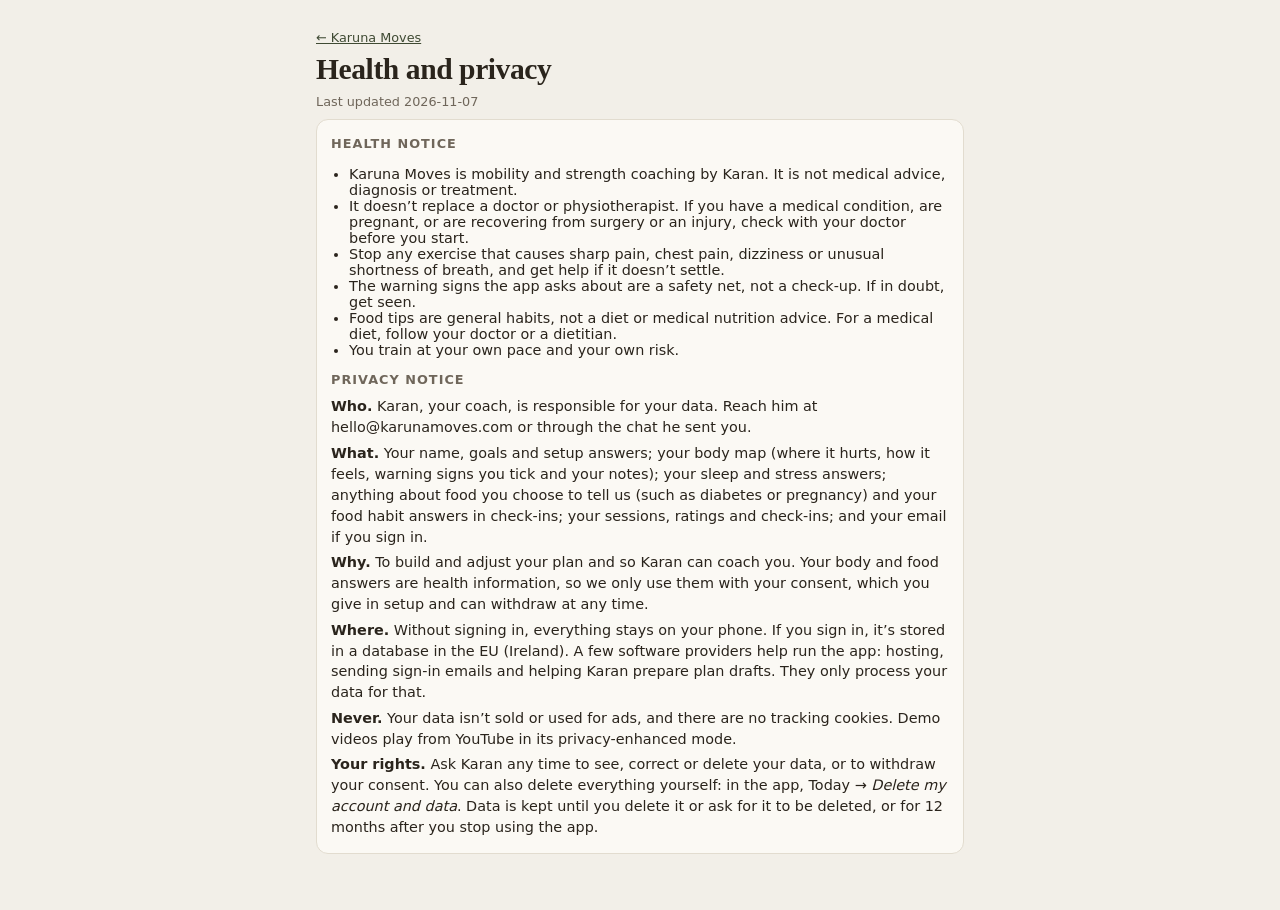
==== privacy/index.html @ 306f8257 "Update site karansingh2427/move-with-karan-app@75a3ce0c320c75735108e500015c1dab49e93b52" ====
<!doctype html>
<html lang="en">
  <head>
    <meta charset="UTF-8" />
    <link rel="icon" type="image/svg+xml" href="/icon.svg" />
    <meta name="viewport" content="width=device-width, initial-scale=1.0" />
    <meta name="theme-color" content="#f2efe8" />
    <meta name="description" content="Health and privacy notice for the Karuna Moves app." />
    <title>Privacy · Karuna Moves</title>
    <script type="module" crossorigin src="/assets/privacy-DacPLtWr.js"></script>
    <link rel="modulepreload" crossorigin href="/assets/contact-7hCALrkI.js">
    <link rel="modulepreload" crossorigin href="/assets/Notice-BBGnqYqZ.js">
    <link rel="stylesheet" crossorigin href="/assets/contact-BMc7yNwZ.css">
  <link rel="manifest" href="/manifest.webmanifest"><script id="vite-plugin-pwa:register-sw" src="/registerSW.js"></script></head>
  <body>
    <div id="root"></div>
  </body>
</html>
---- assets/contact-BMc7yNwZ.css ----
:root{--bg: #f2efe8;--surface: #fbf9f4;--text: #2a241c;--muted: #6f665a;--line: #e2dccf;--accent: #3f4a33;--accent-soft: #e6e9dc;--gold: #b8862b;--mobility: #5c6b4a;--run: #a8603a;--gym: #3f5a73;--shoulder: #3f5a73;--knee: #a8603a;--ok: #5c7a3a;--mid: #c9962b;--bad: #b23a2e;font-family:Inter,system-ui,-apple-system,Segoe UI,sans-serif;color:var(--text);background:var(--bg);-webkit-font-smoothing:antialiased}@media(prefers-color-scheme:dark){:root{--bg: #1a1813;--surface: #24211b;--text: #efe9dc;--muted: #a69d8d;--line: #36322a;--accent: #b5c49a;--accent-soft: #2c3324;--gold: #e0b04f;--mobility: #a3b585;--run: #e09a6c;--gym: #9db3cc;--shoulder: #9db3cc;--knee: #e09a6c;--ok: #95b46f;--mid: #e0b04f;--bad: #e07a6e}}*{box-sizing:border-box}body{margin:0;background:var(--bg)}button{font:inherit;color:inherit;background:none;border:0;cursor:pointer;padding:0;text-align:left}input,textarea{font:inherit;color:inherit}a{color:var(--accent)}h1{font-size:1.6rem;margin:.2rem 0 .4rem;letter-spacing:-.02em}h2{font-size:.8rem;text-transform:uppercase;letter-spacing:.08em;color:var(--muted);margin:1.6rem 0 .6rem}h3{margin:0 0 .5rem;font-size:1rem}p{margin:.3rem 0;line-height:1.45}.muted{color:var(--muted)}.small{font-size:.8rem}.app{max-width:560px;margin:0 auto;min-height:100vh;padding-bottom:calc(80px + env(safe-area-inset-bottom))}.brand{padding:calc(14px + env(safe-area-inset-top)) 16px 0;font-weight:700;font-size:.85rem;color:var(--accent);letter-spacing:.02em}main{padding:0 16px}.screen,.session{padding-bottom:24px}.tabs{position:fixed;bottom:0;left:0;right:0;display:flex;justify-content:center;background:var(--surface);border-top:1px solid var(--line);padding-bottom:env(safe-area-inset-bottom);z-index:10}.tabs button{flex:1;max-width:112px;display:flex;flex-direction:column;align-items:center;gap:2px;padding:10px 0;font-size:.7rem;color:var(--muted)}.tabs button.on{color:var(--accent);font-weight:600}.tab-icon{font-size:1.15rem;line-height:1}.hello{margin:12px 0 16px}.phase{display:inline-block;background:var(--accent-soft);color:var(--accent);font-size:.78rem;font-weight:600;padding:4px 10px;border-radius:99px}.coach-note{background:var(--surface);border:1px solid var(--line);border-left:4px solid var(--gold);border-radius:12px;padding:12px 14px}.coach-label{font-size:.72rem;font-weight:700;text-transform:uppercase;letter-spacing:.06em;color:var(--accent)}.week-meter{margin-top:14px;display:grid;grid-template-columns:1fr auto;gap:6px;align-items:center}.week-meter .progress-bar{grid-column:1 / -1}.more{display:block;margin:10px 0;font-size:.9rem}.rules{margin-top:24px;background:var(--surface);border:1px solid var(--line);border-radius:12px;padding:14px}.progress-bar{height:6px;border-radius:99px;background:var(--line);overflow:hidden}.progress-bar span{display:block;height:100%;background:var(--gold);border-radius:99px;transition:width .3s}.card{display:flex;flex-direction:column;gap:4px;width:100%;background:var(--surface);border:1px solid var(--line);border-radius:14px;padding:14px;margin-bottom:10px;transition:transform .1s}.card:active{transform:scale(.99)}.card-title{font-weight:650;font-size:1.02rem}.card .muted{font-size:.85rem}.card-status{font-size:.85rem;font-weight:600;color:var(--accent);margin-top:4px}.session-card.done{opacity:.75}.session-card.done .card-status{color:var(--ok)}.kind-badge{align-self:flex-start;font-size:.68rem;font-weight:700;text-transform:uppercase;letter-spacing:.08em;padding:2px 8px;border-radius:99px;color:#fff}.kind-badge.mobility{background:var(--mobility)}.kind-badge.run{background:var(--run)}.kind-badge.gym{background:var(--gym)}@media(prefers-color-scheme:dark){.kind-badge{color:#111}}.week-head{display:flex;align-items:center;justify-content:space-between;gap:8px;margin:10px 0 16px;text-align:center}.ghost{width:40px;height:40px;border-radius:99px;border:1px solid var(--line);text-align:center;background:var(--surface)}.day{display:grid;grid-template-columns:44px 1fr;gap:10px;margin-bottom:4px}.day-label{display:flex;flex-direction:column;padding-top:14px;font-size:.85rem}.day.is-today .day-label strong{color:var(--accent)}.back{margin:10px 0;color:var(--accent);font-weight:600}.session-head{margin-bottom:8px}.session-head .muted{font-size:.88rem;margin-bottom:10px}.tip{background:var(--accent-soft);border-radius:10px;padding:10px 12px;font-size:.9rem}.install-hint{margin-bottom:12px}.install-hint p{margin:4px 0 8px}.row{background:var(--surface);border:1px solid var(--line);border-radius:12px;margin-bottom:8px;padding:10px 12px}.row-main{display:flex;align-items:center;gap:10px}.row.done .ex-name{text-decoration:line-through;color:var(--muted)}.check{flex:none;width:28px;height:28px;border-radius:8px;border:2px solid var(--line);display:grid;place-items:center;font-weight:800;color:#fff;text-align:center}.row.done .check{background:var(--accent);border-color:var(--accent)}.row-text{flex:1;display:flex;flex-direction:column;min-width:0}.row-text.lib{flex-direction:row;justify-content:space-between;width:100%;padding:4px 0}.ex-name{font-weight:600}.ex-dose{font-size:.85rem;color:var(--muted)}.ex-note{font-size:.8rem;color:var(--run)}.chev{flex:none;width:28px;height:28px;text-align:center;font-size:1.2rem;color:var(--muted)}.chip{border:1px solid var(--line);border-radius:99px;padding:5px 11px;font-size:.82rem;background:var(--surface);white-space:nowrap}.chip.on{background:var(--accent);border-color:var(--accent);color:#fff}.chip.timer{font-weight:600;color:var(--accent);border-color:var(--accent)}.chip.timer.running{background:var(--accent);color:#fff;font-variant-numeric:tabular-nums}.chip.timer.finished{background:var(--ok);border-color:var(--ok)}.load{width:100%;margin-top:8px;padding:8px 10px;border:1px solid var(--line);border-radius:8px;background:var(--bg);font-size:.88rem}.detail{border-top:1px solid var(--line);margin-top:10px;padding-top:10px;font-size:.9rem}.why{font-style:italic}.cues{padding-left:18px;margin:8px 0}.cues li{margin:3px 0}.scale{font-size:.86rem}.tag{display:inline-block;font-size:.7rem;font-weight:700;padding:1px 7px;border-radius:6px;color:#fff;margin-right:4px}.tag.easy{background:var(--ok)}.tag.mid{background:var(--mid)}.tag.hard{background:var(--bad)}.detail-foot{display:flex;justify-content:space-between;align-items:center;gap:8px;margin-top:8px;flex-wrap:wrap}.regions{display:flex;gap:4px;flex-wrap:wrap}.region{font-size:.72rem;background:var(--bg);border:1px solid var(--line);padding:1px 7px;border-radius:99px;color:var(--muted)}.finish textarea,.screen textarea{width:100%;min-height:80px;padding:10px;border:1px solid var(--line);border-radius:10px;background:var(--surface);margin:6px 0;resize:vertical}.scale-input{margin-bottom:14px}.scale-label{display:flex;justify-content:space-between;font-size:.9rem;margin-bottom:6px}.scale-buttons{display:flex;gap:4px}.dot{flex:1;min-width:0;height:34px;border-radius:8px;border:1px solid var(--line);background:var(--surface);text-align:center;font-size:.82rem;font-variant-numeric:tabular-nums}.dot.on{background:var(--ok);border-color:var(--ok);color:#fff}.dot.mid.on{background:var(--mid);border-color:var(--mid)}.dot.high.on{background:var(--bad);border-color:var(--bad)}.hint{font-size:.82rem;color:var(--muted)}.primary{display:block;width:100%;text-align:center;background:var(--accent);color:#fff;font-weight:700;padding:14px;border-radius:12px;margin-top:10px}@media(prefers-color-scheme:dark){.primary,.chip.on,.chip.timer.running,.dot.on,.row.done .check{color:#111}}.completed{text-align:center;padding:14px;font-weight:700;color:var(--ok)}.link{color:var(--accent);text-decoration:underline}.stats{display:grid;grid-template-columns:repeat(4,1fr);gap:8px}.stat{background:var(--surface);border:1px solid var(--line);border-radius:12px;padding:10px;text-align:center;display:flex;flex-direction:column}.stat strong{font-size:1.5rem}.stat span{font-size:.75rem;color:var(--muted)}.bars{display:grid;grid-template-columns:repeat(8,1fr);gap:6px}.bar-col{display:flex;flex-direction:column;align-items:center;gap:2px}.bar-track{width:100%;height:90px;background:var(--line);border-radius:6px;display:flex;align-items:flex-end;overflow:hidden}.bar{width:100%;background:var(--accent)}.bar-n{font-size:.8rem;font-weight:700}.bar-label{font-size:.62rem;color:var(--muted);white-space:nowrap}.spark{width:100%;height:80px;background:var(--surface);border:1px solid var(--line);border-radius:10px}.spark-guide{stroke:var(--muted);stroke-dasharray:4 4;stroke-width:1;vector-effect:non-scaling-stroke}.history{display:flex;flex-direction:column;padding:10px 0;border-bottom:1px solid var(--line);font-size:.9rem}.history-note{font-style:italic;margin-top:2px}.rate{display:block;margin:12px 0}.rate>span{display:block;font-size:.9rem;margin-bottom:6px}.status{color:var(--ok);font-weight:600;text-align:center}.preview{white-space:pre-wrap;background:var(--surface);border:1px solid var(--line);border-radius:10px;padding:12px;font-size:.8rem;overflow-x:auto}.region-filter{display:flex;gap:6px;flex-wrap:wrap;margin:12px 0 16px}.previous{display:block;font-size:.78rem;color:var(--muted);margin-top:4px}.guided{position:fixed;top:0;right:0;bottom:0;left:0;z-index:20;background:var(--bg);display:flex;flex-direction:column;padding:calc(14px + env(safe-area-inset-top)) 16px calc(16px + env(safe-area-inset-bottom));max-width:560px;margin:0 auto}.guided-top{display:flex;justify-content:space-between;margin-bottom:10px}.guided-body{flex:1;overflow-y:auto;padding-top:24px}.guided-block{text-transform:uppercase;letter-spacing:.08em;font-size:.75rem;color:var(--accent);font-weight:700}.guided-name{font-size:2rem;line-height:1.15}.guided-dose{font-size:1.3rem;font-weight:600;color:var(--muted)}.guided-timer{margin:18px 0}.guided-timer .chip{font-size:1.4rem;padding:12px 22px}.guided-actions{display:grid;grid-template-columns:64px 1fr 64px;gap:8px;align-items:center}.guided-actions .primary{margin:0}.ghost.wide{width:auto;height:48px;border-radius:12px;font-size:.85rem}.ghost:disabled{opacity:.35}.card.rest{border-style:dashed;color:var(--muted)}.card.rest .card-title{color:var(--text)}.style-tag{font-size:.7rem;font-weight:500;color:var(--muted);margin-left:4px}.goals{margin-top:10px;background:var(--surface);border:1px solid var(--line);border-radius:12px;padding:12px 14px}.goals ul{margin:6px 0 0;padding-left:18px}.goals li{margin:2px 0}.kind-badge.yoga{background:#8a5a7a}.kind-badge.home{background:#6f665a}@media(prefers-color-scheme:dark){.kind-badge.yoga{background:#c9a0bf}.kind-badge.home{background:#b8ae9d}}.session-card{padding:0}.card-main{display:flex;flex-direction:column;gap:4px;width:100%;padding:14px}.alt-link{width:100%;border-top:1px dashed var(--line);padding:10px 14px;font-size:.85rem;color:var(--muted)}.alt-link:hover{color:var(--accent)}.length-picker{margin-top:10px;background:var(--surface);border:1px solid var(--line);border-radius:12px;padding:12px 14px}.length-options{display:flex;gap:6px;flex-wrap:wrap;margin-top:8px}.scaled-note{font-size:.82rem;color:var(--muted);margin-bottom:8px}.adapt{font-size:.8rem;margin:6px 0 0;padding:6px 8px;border-radius:8px;background:var(--bg)}.adapt.swap{color:var(--gym)}.adapt.progress{color:var(--ok)}.adapt.regress{color:var(--run)}.adapt.weak{color:var(--mobility)}.rate-row{display:flex;align-items:center;gap:6px;margin-top:8px;flex-wrap:wrap;font-size:.8rem;color:var(--muted)}.rate-row .chip{padding:3px 10px;font-size:.78rem}.rate-row .chip.rate-hard.on{background:var(--mid);border-color:var(--mid)}.rate-row .chip.rate-pain.on{background:var(--bad);border-color:var(--bad)}.kit-options{display:flex;gap:6px;flex-wrap:wrap;margin-top:8px}.demo{margin-bottom:10px;border-radius:10px;overflow:hidden;background:#000;aspect-ratio:9 / 16;max-height:320px;display:flex;justify-content:center}.demo.large{max-height:42vh;margin:0 0 14px}.demo.wide{aspect-ratio:16 / 9;max-height:none}.demo video,.demo iframe{width:100%;height:100%;object-fit:contain;border:0}.has-video{font-size:.8em}.demo{position:relative}.demo-ai{position:absolute;left:8px;top:8px;font-size:.7rem;font-weight:600;color:#fff;background:#0000008c;padding:2px 8px;border-radius:99px;pointer-events:none}.onboarding{padding-top:8px;padding-bottom:110px}.steps{display:flex;gap:6px;margin:8px 0 18px}.steps span{flex:1;height:4px;border-radius:99px;background:var(--line)}.steps span.done,.steps span.on{background:var(--accent)}.field{display:block;margin:18px 0 10px}.field span{display:block;font-weight:600;margin-bottom:6px}.field input{width:100%;padding:12px;border:1px solid var(--line);border-radius:10px;background:var(--surface);font-size:1rem}.choice-grid{display:grid;grid-template-columns:1fr 1fr;gap:8px;margin:12px 0}.choice{border:1.5px solid var(--line);border-radius:12px;padding:12px;background:var(--surface);font-weight:600;font-size:.92rem;display:flex;align-items:center;gap:8px}.choice b{display:inline-grid;place-items:center;width:20px;height:20px;border-radius:99px;background:var(--accent);color:#fff;font-size:.72rem;flex:none}.choice.on{border-color:var(--accent);background:var(--accent-soft);color:var(--accent)}.choice.wide{width:100%;flex-direction:column;align-items:flex-start;gap:2px;margin-bottom:8px}.choice.wide small{font-weight:400;color:var(--muted)}.preview-day{display:grid;grid-template-columns:44px 1fr;gap:10px;padding:10px 0;border-bottom:1px solid var(--line);align-items:center;font-size:.92rem}.onboarding-actions{position:fixed;left:0;right:0;bottom:0;display:flex;gap:8px;padding:12px 16px calc(12px + env(safe-area-inset-bottom));background:var(--bg);border-top:1px solid var(--line);max-width:560px;margin:0 auto}.onboarding-actions .primary{margin:0;flex:1}.onboarding-actions .ghost.wide{padding:0 18px}.primary:disabled{opacity:.4}.account{margin-bottom:10px}.account-row{display:flex;gap:6px;margin:8px 0}.account-row input{flex:1;min-width:0;padding:8px 10px;border:1px solid var(--line);border-radius:8px;background:var(--bg);font-size:.95rem}.error{color:var(--bad)}a.chip{text-decoration:none;color:inherit}.coach-card{padding:14px;gap:8px}.coach-card-head{display:flex;justify-content:space-between;gap:8px;flex-wrap:wrap;align-items:baseline}.coach-stats{display:flex;gap:14px;flex-wrap:wrap;font-size:.88rem}.coach-draft{border:1.5px solid var(--accent);border-radius:10px;padding:10px 12px;background:var(--accent-soft)}.coach-week{font-size:.85rem;display:grid;gap:2px;margin:6px 0}.coach-card details{font-size:.9rem}.coach-card summary{cursor:pointer;color:var(--accent)}.guided-rate{display:flex;align-items:center;gap:6px;flex-wrap:wrap;margin:0 0 10px;font-size:.85rem;color:var(--muted)}.guided-rate .chip{padding:8px 14px;font-size:.9rem}.guided-rate .chip.rate-hard.on{background:var(--mid);border-color:var(--mid)}.guided-rate .chip.rate-pain.on{background:var(--bad);border-color:var(--bad)}.guided-rate{display:grid;grid-template-columns:repeat(4,1fr);gap:6px}.guided-rate>span{grid-column:1 / -1}.guided-rate .chip{text-align:center;padding:10px 0}.body-figures{display:grid;grid-template-columns:1fr 1fr;gap:8px;max-width:420px;margin:0 auto}.body-figure{margin:0;text-align:center}.body-figure svg{width:100%;height:auto;max-height:52vh;touch-action:manipulation}.body-figure figcaption{font-size:.75rem;font-weight:600;color:var(--muted);text-transform:uppercase;letter-spacing:.06em}.body-shape>*{fill:var(--line)}.body-spine{stroke:var(--surface);stroke-width:1.5}.body-hit{fill:var(--accent);fill-opacity:.1;stroke:var(--accent);stroke-opacity:.35;stroke-width:1;cursor:pointer;-webkit-tap-highlight-color:transparent}.body-hit.on{fill:var(--bad);stroke:var(--bad);stroke-opacity:1}.body-hit:focus{outline:none}.body-hit:focus-visible{stroke-width:2.5;stroke-opacity:1}.mark-chips{margin-top:10px}.mark-editor{background:var(--surface);border:1px solid var(--line);border-radius:12px;padding:12px 14px;margin-top:10px;display:grid;gap:8px}.mark-editor-head{display:flex;justify-content:space-between;align-items:baseline}.mark-editor .coach-label{margin-top:4px}.body-summary{display:grid;gap:10px;margin:12px 0}.body-item{background:var(--surface);border:1px solid var(--line);border-radius:12px;padding:12px 14px;font-size:.9rem}.body-item h3{margin:0 0 6px;font-size:1rem}.body-item ul{margin:4px 0 8px;padding-left:18px}.body-item.flag{border-left:4px solid var(--bad)}.flag-list .choice{text-align:left}textarea.describe{width:100%;min-height:84px;font:inherit;padding:10px 12px;border-radius:10px;border:1px solid var(--line);background:var(--surface);color:var(--text);resize:vertical;box-sizing:border-box}.center{text-align:center}.anatomy{margin-top:8px;border-top:1px solid var(--line);padding-top:8px}.anatomy summary{font-size:.85rem;font-weight:600;color:var(--accent);cursor:pointer}.anatomy-part ul{margin:2px 0 6px;padding-left:18px}.side-check{margin-top:12px;border:1px solid var(--line);border-radius:12px;padding:10px 12px;background:var(--surface)}.side-check summary{font-weight:600;cursor:pointer}.side-test{margin-top:12px}.side-test p{margin:2px 0 6px}.side-inputs{display:grid;grid-template-columns:1fr 1fr;gap:8px}.side-inputs label{display:flex;align-items:center;gap:8px;font-size:.9rem;color:var(--muted)}.side-inputs input{width:100%;min-width:0;padding:8px 10px;border:1px solid var(--line);border-radius:8px;background:var(--bg)}.pattern{margin-top:12px}.pattern h3{margin:0 0 4px;font-size:1rem}.tip.warn{border-left:3px solid var(--gold)}.consent{display:flex;gap:10px;align-items:flex-start;margin:16px 0 4px;font-size:.9rem}.consent input{margin-top:3px;width:18px;height:18px;flex:none;accent-color:var(--accent)}.notice{background:var(--surface);border:1px solid var(--line);border-radius:12px;padding:4px 14px 10px;margin:8px 0;font-size:.9rem}.notice h2{margin-top:12px}.notice ul{padding-left:18px}.link.danger,.chip.danger{color:var(--bad)}.chip.danger{border-color:var(--bad)}.delete-data{margin-top:8px}.privacy-page{max-width:680px;margin:0 auto;padding:24px 16px 48px}.level-input{width:120px;padding:8px 10px;border:1px solid var(--line);border-radius:8px;background:var(--bg)}:root{--serif: "Fraunces", Georgia, serif;--radius: 18px;--on-accent: #f7f3ea}.serif,h1{font-family:var(--serif);font-weight:600;letter-spacing:-.015em}h1{font-size:1.85rem;line-height:1.15}h2.section{font-family:var(--serif);text-transform:none;letter-spacing:-.01em;font-size:1.15rem;color:var(--text);font-weight:600;margin:1.8rem 0 .4rem}.brand{font-family:var(--serif);font-weight:600;font-size:.95rem;letter-spacing:0}.hello{display:flex;align-items:center;justify-content:space-between;gap:12px;margin-bottom:6px}.hello h1{margin:2px 0 0}.ring{--p: 0%;flex:none;width:54px;height:54px;border-radius:50%;background:conic-gradient(var(--gold) var(--p),var(--line) 0);display:grid;place-items:center}.ring span{width:42px;height:42px;border-radius:50%;background:var(--bg);display:grid;place-items:center;font-size:.8rem;font-weight:700}.hero-card{background:var(--accent);color:var(--on-accent);border-radius:22px;padding:18px;margin:14px 0 10px}.hero-card .eyebrow{font-size:.7rem;letter-spacing:.1em;text-transform:uppercase;opacity:.75}.hero-card h3{font-size:1.45rem;margin:4px 0 2px;line-height:1.2}.hero-meta{margin:0;opacity:.8;font-size:.9rem}.hero-btn{display:block;width:100%;text-align:center;background:var(--gold);color:#2a241c;font-weight:700;padding:13px;border-radius:14px;margin-top:14px;font-size:1rem}.hero-btn.quiet{background:#ffffff24;color:var(--on-accent)}.hero-alt{display:block;margin-top:10px;font-size:.85rem;opacity:.85;color:var(--on-accent)}.hero-card.done{opacity:.9}.rest-card{display:flex;flex-direction:column;gap:4px;background:var(--surface);border-radius:var(--radius);padding:16px;margin:14px 0 10px}.rest-card .serif{font-size:1.2rem}.coach-msg,.nudge{display:flex;gap:12px;align-items:flex-start;width:100%;text-align:left;background:var(--surface);border-radius:var(--radius);padding:14px;margin:10px 0;font-size:.92rem;line-height:1.45}.coach-msg>span:last-child{display:flex;flex-direction:column;gap:4px}.coach-msg .msg-text{display:-webkit-box;-webkit-line-clamp:3;-webkit-box-orient:vertical;overflow:hidden}.coach-msg.open .msg-text{-webkit-line-clamp:unset;display:block}.nudge{border:1px solid var(--gold)}.nudge p{margin:0 0 4px}.avatar{flex:none;width:34px;height:34px;border-radius:50%;background:var(--gold);color:#2a241c;display:grid;place-items:center;font-family:var(--serif);font-weight:600}.session-row{display:flex;align-items:center;gap:12px;width:100%;text-align:left;background:var(--surface);border-radius:16px;padding:13px 14px;margin-bottom:8px;transition:transform .15s}.session-row:active{transform:scale(.99)}.session-row.paused{opacity:.6}.session-row .row-main{flex:1;min-width:0;display:flex;flex-direction:column;align-items:flex-start;gap:6px;text-align:left}.row-title{font-weight:600;font-size:.98rem}.row-tags{display:flex;gap:6px;flex-wrap:wrap}.tag-pill{font-size:.72rem;padding:2px 9px;border-radius:99px;background:var(--bg);color:var(--muted)}.tag-pill.mobility{background:var(--accent-soft);color:var(--accent)}.tag-pill.strength{background:#f3e5c4;color:#7a5a12}.tag-pill.cardio{background:#f4ddd3;color:#8a4a2c}.tag-pill.flow{background:#e9dde6;color:#6d4a66}.check-dot{flex:none;width:24px;height:24px;border-radius:50%;border:2px solid var(--line);display:grid;place-items:center;font-size:.75rem;font-weight:800;color:var(--on-accent)}.check-dot.done{background:var(--accent);border-color:var(--accent)}.check-dot.started{border-color:var(--gold)}.week-head{display:flex;align-items:center;justify-content:space-between;gap:8px;margin-bottom:10px;text-align:center}.week-head h1{margin:0;font-size:1.6rem}.round{width:40px;height:40px;border-radius:50%;background:var(--surface);display:grid;place-items:center;font-size:1rem;flex:none}.week-list{display:flex;flex-direction:column;gap:4px}.week-day{display:grid;grid-template-columns:40px 1fr;gap:10px;align-items:center}.week-day .day-label{display:flex;flex-direction:column;align-items:center;line-height:1.1;color:var(--muted);font-size:.72rem}.week-day .day-label strong{font-size:1.1rem;color:var(--text);font-family:var(--serif)}.week-day.is-today .day-label strong,.week-day.is-today .day-label{color:var(--accent)}.week-day .session-row{margin-bottom:4px}.rest-label{display:block;padding:12px 14px;color:var(--muted);font-size:.9rem}.settings{margin-top:22px;border-top:1px solid var(--line);padding-top:10px}.settings>summary{cursor:pointer;font-weight:600;padding:8px 0;color:var(--muted)}.tiles{display:grid;grid-template-columns:repeat(auto-fit,minmax(130px,1fr));gap:10px;margin:14px 0}.tile{background:var(--surface);border-radius:16px;padding:12px 14px;display:flex;flex-direction:column;gap:2px}.tile strong{font-size:1.7rem}.tile small{font-size:.85rem;color:var(--muted);margin-left:1px}.face-rate{background:var(--surface);border-radius:16px;padding:12px 14px;margin-bottom:10px}.face-rate>span{font-weight:600;font-size:.9rem}.faces{display:flex;justify-content:space-between;margin-top:8px}.faces button{font-size:1.6rem;opacity:.35;transition:opacity .15s,transform .15s;padding:4px}.faces button.on{opacity:1;transform:scale(1.15)}.screen>textarea{width:100%;min-height:70px;font:inherit;padding:12px 14px;border-radius:16px;border:none;background:var(--surface);color:var(--text);margin-bottom:10px;resize:vertical}.primary{border-radius:14px}@media(prefers-color-scheme:dark){:root{--on-accent: #1a1813}.tag-pill.strength{background:#3a3220;color:#e0c27a}.tag-pill.cardio{background:#3d2a22;color:#e8a582}.tag-pill.flow{background:#342a33;color:#d4b0cc}.hero-card,.hero-meta,.hero-alt,.hero-card .eyebrow{color:#1a1813}.hero-btn.quiet{background:#0000001f;color:#1a1813}}.signin-choice{display:flex;align-items:center;justify-content:space-between;gap:10px;background:var(--surface);border-radius:16px;padding:12px 14px;margin:14px 0 6px;font-size:.92rem}.more-info{margin-top:8px}.more-info>summary{cursor:pointer;font-weight:600;font-size:.88rem;color:var(--accent);padding:4px 0;list-style:none}.more-info>summary:before{content:"+ "}.more-info[open]>summary:before{content:"– "}.body-item{background:var(--surface);border:none;border-radius:var(--radius)}.session-head h1{margin:6px 0 2px}.session .block h2{font-family:var(--serif);text-transform:none;letter-spacing:-.01em;font-size:1.05rem;color:var(--text);font-weight:600;margin:1.4rem 0 .5rem}.row{border:none;border-radius:16px;padding:12px 14px}.check{border-radius:50%;width:26px;height:26px}.row-text{text-align:left;gap:2px}.ex-name{font-size:.98rem}.has-video{color:var(--accent);font-weight:600;font-size:1em}.ex-tags{display:flex;flex-wrap:wrap;gap:6px;margin-top:4px}.ex-tags span{font-size:.72rem;padding:2px 8px;border-radius:99px;background:var(--bg);color:var(--muted)}.ex-why{margin:10px 0 0 36px;font-size:.85rem;color:var(--muted)}.ex-why p{margin:0 0 6px}.row.open{box-shadow:0 0 0 1.5px var(--accent-soft)}.tips{background:var(--surface);border-radius:14px;padding:6px 14px;margin:10px 0}html{-webkit-tap-highlight-color:transparent}@media(pointer:coarse){input,textarea,select{font-size:16px!important}}.fuel-card{display:flex;flex-direction:column;gap:4px;background:var(--surface);border-radius:var(--radius);padding:14px 16px;margin:10px 0;border-left:3px solid var(--gold)}.fuel-card p{margin:0}.food-checkin{margin:14px 0}.food-row{display:flex;flex-direction:column;gap:6px;margin:8px 0 12px}.fuel-guides{margin-bottom:8px}
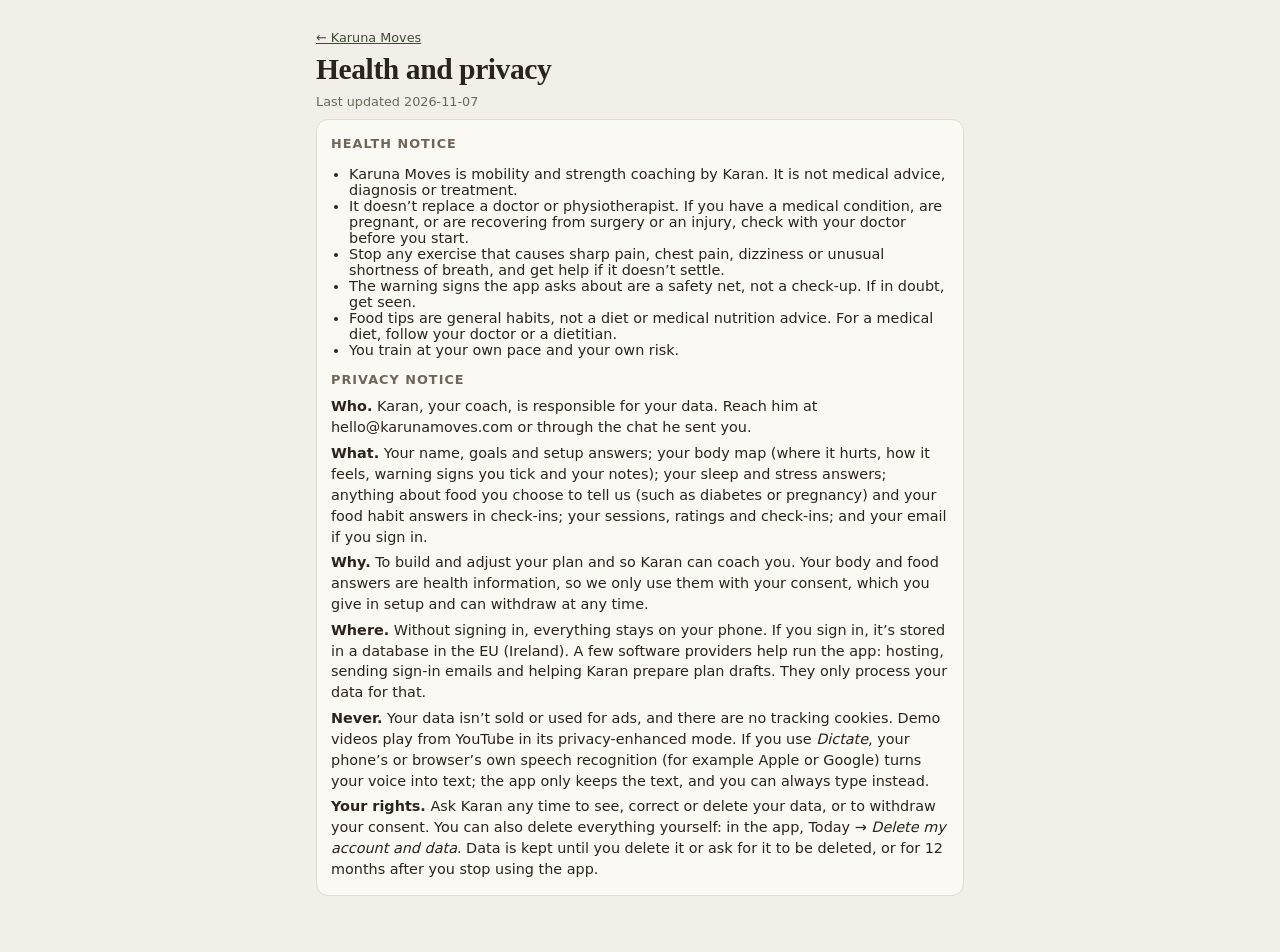
==== commit e28f017b: "Update site karansingh2427/move-with-karan-app@bad1d22d834667300d9114f82333712d9da8bfef" ====
--- a/privacy/index.html
+++ b/privacy/index.html
@@ -7,10 +7,10 @@
     <meta name="theme-color" content="#f2efe8" />
     <meta name="description" content="Health and privacy notice for the Karuna Moves app." />
     <title>Privacy · Karuna Moves</title>
-    <script type="module" crossorigin src="/assets/privacy-DacPLtWr.js"></script>
-    <link rel="modulepreload" crossorigin href="/assets/contact-7hCALrkI.js">
-    <link rel="modulepreload" crossorigin href="/assets/Notice-BBGnqYqZ.js">
-    <link rel="stylesheet" crossorigin href="/assets/contact-BMc7yNwZ.css">
+    <script type="module" crossorigin src="/assets/privacy-CG-A6tI9.js"></script>
+    <link rel="modulepreload" crossorigin href="/assets/contact-DsZdrJ_T.js">
+    <link rel="modulepreload" crossorigin href="/assets/Notice-Btbx4BNP.js">
+    <link rel="stylesheet" crossorigin href="/assets/contact-00W9OHbk.css">
   <link rel="manifest" href="/manifest.webmanifest"><script id="vite-plugin-pwa:register-sw" src="/registerSW.js"></script></head>
   <body>
     <div id="root"></div>
--- a/assets/contact-00W9OHbk.css
+++ b/assets/contact-00W9OHbk.css
@@ -0,0 +1 @@
+:root{--bg: #f2efe8;--surface: #fbf9f4;--text: #2a241c;--muted: #6f665a;--line: #e2dccf;--accent: #3f4a33;--accent-soft: #e6e9dc;--gold: #b8862b;--mobility: #5c6b4a;--run: #a8603a;--gym: #3f5a73;--shoulder: #3f5a73;--knee: #a8603a;--ok: #5c7a3a;--mid: #c9962b;--bad: #b23a2e;font-family:Inter,system-ui,-apple-system,Segoe UI,sans-serif;color:var(--text);background:var(--bg);-webkit-font-smoothing:antialiased}@media(prefers-color-scheme:dark){:root{--bg: #1a1813;--surface: #24211b;--text: #efe9dc;--muted: #a69d8d;--line: #36322a;--accent: #b5c49a;--accent-soft: #2c3324;--gold: #e0b04f;--mobility: #a3b585;--run: #e09a6c;--gym: #9db3cc;--shoulder: #9db3cc;--knee: #e09a6c;--ok: #95b46f;--mid: #e0b04f;--bad: #e07a6e}}*{box-sizing:border-box}body{margin:0;background:var(--bg)}button{font:inherit;color:inherit;background:none;border:0;cursor:pointer;padding:0;text-align:left}input,textarea{font:inherit;color:inherit}a{color:var(--accent)}h1{font-size:1.6rem;margin:.2rem 0 .4rem;letter-spacing:-.02em}h2{font-size:.8rem;text-transform:uppercase;letter-spacing:.08em;color:var(--muted);margin:1.6rem 0 .6rem}h3{margin:0 0 .5rem;font-size:1rem}p{margin:.3rem 0;line-height:1.45}.muted{color:var(--muted)}.small{font-size:.8rem}.app{max-width:560px;margin:0 auto;min-height:100vh;padding-bottom:calc(80px + env(safe-area-inset-bottom))}.brand{padding:calc(14px + env(safe-area-inset-top)) 16px 0;font-weight:700;font-size:.85rem;color:var(--accent);letter-spacing:.02em}main{padding:0 16px}.screen,.session{padding-bottom:24px}.tabs{position:fixed;bottom:0;left:0;right:0;display:flex;justify-content:center;background:var(--surface);border-top:1px solid var(--line);padding-bottom:env(safe-area-inset-bottom);z-index:10}.tabs button{flex:1;max-width:112px;display:flex;flex-direction:column;align-items:center;gap:2px;padding:10px 0;font-size:.7rem;color:var(--muted)}.tabs button.on{color:var(--accent);font-weight:600}.tab-icon{font-size:1.15rem;line-height:1}.hello{margin:12px 0 16px}.phase{display:inline-block;background:var(--accent-soft);color:var(--accent);font-size:.78rem;font-weight:600;padding:4px 10px;border-radius:99px}.coach-note{background:var(--surface);border:1px solid var(--line);border-left:4px solid var(--gold);border-radius:12px;padding:12px 14px}.coach-label{font-size:.72rem;font-weight:700;text-transform:uppercase;letter-spacing:.06em;color:var(--accent)}.week-meter{margin-top:14px;display:grid;grid-template-columns:1fr auto;gap:6px;align-items:center}.week-meter .progress-bar{grid-column:1 / -1}.more{display:block;margin:10px 0;font-size:.9rem}.rules{margin-top:24px;background:var(--surface);border:1px solid var(--line);border-radius:12px;padding:14px}.progress-bar{height:6px;border-radius:99px;background:var(--line);overflow:hidden}.progress-bar span{display:block;height:100%;background:var(--gold);border-radius:99px;transition:width .3s}.card{display:flex;flex-direction:column;gap:4px;width:100%;background:var(--surface);border:1px solid var(--line);border-radius:14px;padding:14px;margin-bottom:10px;transition:transform .1s}.card:active{transform:scale(.99)}.card-title{font-weight:650;font-size:1.02rem}.card .muted{font-size:.85rem}.card-status{font-size:.85rem;font-weight:600;color:var(--accent);margin-top:4px}.session-card.done{opacity:.75}.session-card.done .card-status{color:var(--ok)}.kind-badge{align-self:flex-start;font-size:.68rem;font-weight:700;text-transform:uppercase;letter-spacing:.08em;padding:2px 8px;border-radius:99px;color:#fff}.kind-badge.mobility{background:var(--mobility)}.kind-badge.run{background:var(--run)}.kind-badge.gym{background:var(--gym)}@media(prefers-color-scheme:dark){.kind-badge{color:#111}}.week-head{display:flex;align-items:center;justify-content:space-between;gap:8px;margin:10px 0 16px;text-align:center}.ghost{width:40px;height:40px;border-radius:99px;border:1px solid var(--line);text-align:center;background:var(--surface)}.day{display:grid;grid-template-columns:44px 1fr;gap:10px;margin-bottom:4px}.day-label{display:flex;flex-direction:column;padding-top:14px;font-size:.85rem}.day.is-today .day-label strong{color:var(--accent)}.back{margin:10px 0;color:var(--accent);font-weight:600}.session-head{margin-bottom:8px}.session-head .muted{font-size:.88rem;margin-bottom:10px}.tip{background:var(--accent-soft);border-radius:10px;padding:10px 12px;font-size:.9rem}.install-hint{margin-bottom:12px}.install-hint p{margin:4px 0 8px}.row{background:var(--surface);border:1px solid var(--line);border-radius:12px;margin-bottom:8px;padding:10px 12px}.row-main{display:flex;align-items:center;gap:10px}.row.done .ex-name{text-decoration:line-through;color:var(--muted)}.check{flex:none;width:28px;height:28px;border-radius:8px;border:2px solid var(--line);display:grid;place-items:center;font-weight:800;color:#fff;text-align:center}.row.done .check{background:var(--accent);border-color:var(--accent)}.row-text{flex:1;display:flex;flex-direction:column;min-width:0}.row-text.lib{flex-direction:row;justify-content:space-between;width:100%;padding:4px 0}.ex-name{font-weight:600}.ex-dose{font-size:.85rem;color:var(--muted)}.ex-note{font-size:.8rem;color:var(--run)}.chev{flex:none;width:28px;height:28px;text-align:center;font-size:1.2rem;color:var(--muted)}.chip{border:1px solid var(--line);border-radius:99px;padding:5px 11px;font-size:.82rem;background:var(--surface);white-space:nowrap}.chip.on{background:var(--accent);border-color:var(--accent);color:#fff}.chip.timer{font-weight:600;color:var(--accent);border-color:var(--accent)}.chip.timer.running{background:var(--accent);color:#fff;font-variant-numeric:tabular-nums}.chip.timer.finished{background:var(--ok);border-color:var(--ok)}.load{width:100%;margin-top:8px;padding:8px 10px;border:1px solid var(--line);border-radius:8px;background:var(--bg);font-size:.88rem}.detail{border-top:1px solid var(--line);margin-top:10px;padding-top:10px;font-size:.9rem}.why{font-style:italic}.cues{padding-left:18px;margin:8px 0}.cues li{margin:3px 0}.scale{font-size:.86rem}.tag{display:inline-block;font-size:.7rem;font-weight:700;padding:1px 7px;border-radius:6px;color:#fff;margin-right:4px}.tag.easy{background:var(--ok)}.tag.mid{background:var(--mid)}.tag.hard{background:var(--bad)}.detail-foot{display:flex;justify-content:space-between;align-items:center;gap:8px;margin-top:8px;flex-wrap:wrap}.regions{display:flex;gap:4px;flex-wrap:wrap}.region{font-size:.72rem;background:var(--bg);border:1px solid var(--line);padding:1px 7px;border-radius:99px;color:var(--muted)}.finish textarea,.screen textarea{width:100%;min-height:80px;padding:10px;border:1px solid var(--line);border-radius:10px;background:var(--surface);margin:6px 0;resize:vertical}.scale-input{margin-bottom:14px}.scale-label{display:flex;justify-content:space-between;font-size:.9rem;margin-bottom:6px}.scale-buttons{display:flex;gap:4px}.dot{flex:1;min-width:0;height:34px;border-radius:8px;border:1px solid var(--line);background:var(--surface);text-align:center;font-size:.82rem;font-variant-numeric:tabular-nums}.dot.on{background:var(--ok);border-color:var(--ok);color:#fff}.dot.mid.on{background:var(--mid);border-color:var(--mid)}.dot.high.on{background:var(--bad);border-color:var(--bad)}.hint{font-size:.82rem;color:var(--muted)}.primary{display:block;width:100%;text-align:center;background:var(--accent);color:#fff;font-weight:700;padding:14px;border-radius:12px;margin-top:10px}@media(prefers-color-scheme:dark){.primary,.chip.on,.chip.timer.running,.dot.on,.row.done .check{color:#111}}.completed{text-align:center;padding:14px;font-weight:700;color:var(--ok)}.link{color:var(--accent);text-decoration:underline}.stats{display:grid;grid-template-columns:repeat(4,1fr);gap:8px}.stat{background:var(--surface);border:1px solid var(--line);border-radius:12px;padding:10px;text-align:center;display:flex;flex-direction:column}.stat strong{font-size:1.5rem}.stat span{font-size:.75rem;color:var(--muted)}.bars{display:grid;grid-template-columns:repeat(8,1fr);gap:6px}.bar-col{display:flex;flex-direction:column;align-items:center;gap:2px}.bar-track{width:100%;height:90px;background:var(--line);border-radius:6px;display:flex;align-items:flex-end;overflow:hidden}.bar{width:100%;background:var(--accent)}.bar-n{font-size:.8rem;font-weight:700}.bar-label{font-size:.62rem;color:var(--muted);white-space:nowrap}.spark{width:100%;height:80px;background:var(--surface);border:1px solid var(--line);border-radius:10px}.spark-guide{stroke:var(--muted);stroke-dasharray:4 4;stroke-width:1;vector-effect:non-scaling-stroke}.history{display:flex;flex-direction:column;padding:10px 0;border-bottom:1px solid var(--line);font-size:.9rem}.history-note{font-style:italic;margin-top:2px}.rate{display:block;margin:12px 0}.rate>span{display:block;font-size:.9rem;margin-bottom:6px}.status{color:var(--ok);font-weight:600;text-align:center}.preview{white-space:pre-wrap;background:var(--surface);border:1px solid var(--line);border-radius:10px;padding:12px;font-size:.8rem;overflow-x:auto}.region-filter{display:flex;gap:6px;flex-wrap:wrap;margin:12px 0 16px}.previous{display:block;font-size:.78rem;color:var(--muted);margin-top:4px}.guided{position:fixed;top:0;right:0;bottom:0;left:0;z-index:20;background:var(--bg);display:flex;flex-direction:column;padding:calc(14px + env(safe-area-inset-top)) 16px calc(16px + env(safe-area-inset-bottom));max-width:560px;margin:0 auto}.guided-top{display:flex;justify-content:space-between;margin-bottom:10px}.guided-body{flex:1;overflow-y:auto;padding-top:24px}.guided-block{text-transform:uppercase;letter-spacing:.08em;font-size:.75rem;color:var(--accent);font-weight:700}.guided-name{font-size:2rem;line-height:1.15}.guided-dose{font-size:1.3rem;font-weight:600;color:var(--muted)}.guided-timer{margin:18px 0}.guided-timer .chip{font-size:1.4rem;padding:12px 22px}.guided-actions{display:grid;grid-template-columns:64px 1fr 64px;gap:8px;align-items:center}.guided-actions .primary{margin:0}.ghost.wide{width:auto;height:48px;border-radius:12px;font-size:.85rem}.ghost:disabled{opacity:.35}.card.rest{border-style:dashed;color:var(--muted)}.card.rest .card-title{color:var(--text)}.style-tag{font-size:.7rem;font-weight:500;color:var(--muted);margin-left:4px}.goals{margin-top:10px;background:var(--surface);border:1px solid var(--line);border-radius:12px;padding:12px 14px}.goals ul{margin:6px 0 0;padding-left:18px}.goals li{margin:2px 0}.kind-badge.yoga{background:#8a5a7a}.kind-badge.home{background:#6f665a}@media(prefers-color-scheme:dark){.kind-badge.yoga{background:#c9a0bf}.kind-badge.home{background:#b8ae9d}}.session-card{padding:0}.card-main{display:flex;flex-direction:column;gap:4px;width:100%;padding:14px}.alt-link{width:100%;border-top:1px dashed var(--line);padding:10px 14px;font-size:.85rem;color:var(--muted)}.alt-link:hover{color:var(--accent)}.length-picker{margin-top:10px;background:var(--surface);border:1px solid var(--line);border-radius:12px;padding:12px 14px}.length-options{display:flex;gap:6px;flex-wrap:wrap;margin-top:8px}.scaled-note{font-size:.82rem;color:var(--muted);margin-bottom:8px}.adapt{font-size:.8rem;margin:6px 0 0;padding:6px 8px;border-radius:8px;background:var(--bg)}.adapt.swap{color:var(--gym)}.adapt.progress{color:var(--ok)}.adapt.regress{color:var(--run)}.adapt.weak{color:var(--mobility)}.rate-row{display:flex;align-items:center;gap:6px;margin-top:8px;flex-wrap:wrap;font-size:.8rem;color:var(--muted)}.rate-row .chip{padding:3px 10px;font-size:.78rem}.rate-row .chip.rate-hard.on{background:var(--mid);border-color:var(--mid)}.rate-row .chip.rate-pain.on{background:var(--bad);border-color:var(--bad)}.kit-options{display:flex;gap:6px;flex-wrap:wrap;margin-top:8px}.demo{margin-bottom:10px;border-radius:10px;overflow:hidden;background:#000;aspect-ratio:9 / 16;max-height:320px;display:flex;justify-content:center}.demo.large{max-height:42vh;margin:0 0 14px}.demo.wide{aspect-ratio:16 / 9;max-height:none}.demo video,.demo iframe{width:100%;height:100%;object-fit:contain;border:0}.has-video{font-size:.8em}.demo{position:relative}.demo-ai{position:absolute;left:8px;top:8px;font-size:.7rem;font-weight:600;color:#fff;background:#0000008c;padding:2px 8px;border-radius:99px;pointer-events:none}.onboarding{padding-top:8px;padding-bottom:110px}.steps{display:flex;gap:6px;margin:8px 0 18px}.steps span{flex:1;height:4px;border-radius:99px;background:var(--line)}.steps span.done,.steps span.on{background:var(--accent)}.field{display:block;margin:18px 0 10px}.field span{display:block;font-weight:600;margin-bottom:6px}.field input{width:100%;padding:12px;border:1px solid var(--line);border-radius:10px;background:var(--surface);font-size:1rem}.choice-grid{display:grid;grid-template-columns:1fr 1fr;gap:8px;margin:12px 0}.choice{border:1.5px solid var(--line);border-radius:12px;padding:12px;background:var(--surface);font-weight:600;font-size:.92rem;display:flex;align-items:center;gap:8px}.choice b{display:inline-grid;place-items:center;width:20px;height:20px;border-radius:99px;background:var(--accent);color:#fff;font-size:.72rem;flex:none}.choice.on{border-color:var(--accent);background:var(--accent-soft);color:var(--accent)}.choice.wide{width:100%;flex-direction:column;align-items:flex-start;gap:2px;margin-bottom:8px}.choice.wide small{font-weight:400;color:var(--muted)}.preview-day{display:grid;grid-template-columns:44px 1fr;gap:10px;padding:10px 0;border-bottom:1px solid var(--line);align-items:center;font-size:.92rem}.onboarding-actions{position:fixed;left:0;right:0;bottom:0;display:flex;gap:8px;padding:12px 16px calc(12px + env(safe-area-inset-bottom));background:var(--bg);border-top:1px solid var(--line);max-width:560px;margin:0 auto}.onboarding-actions .primary{margin:0;flex:1}.onboarding-actions .ghost.wide{padding:0 18px}.primary:disabled{opacity:.4}.account{margin-bottom:10px}.account-row{display:flex;gap:6px;margin:8px 0}.account-row input{flex:1;min-width:0;padding:8px 10px;border:1px solid var(--line);border-radius:8px;background:var(--bg);font-size:.95rem}.error{color:var(--bad)}a.chip{text-decoration:none;color:inherit}.coach-card{padding:14px;gap:8px}.coach-card-head{display:flex;justify-content:space-between;gap:8px;flex-wrap:wrap;align-items:baseline}.coach-stats{display:flex;gap:14px;flex-wrap:wrap;font-size:.88rem}.coach-draft{border:1.5px solid var(--accent);border-radius:10px;padding:10px 12px;background:var(--accent-soft)}.coach-week{font-size:.85rem;display:grid;gap:2px;margin:6px 0}.coach-card details{font-size:.9rem}.coach-card summary{cursor:pointer;color:var(--accent)}.guided-rate{display:flex;align-items:center;gap:6px;flex-wrap:wrap;margin:0 0 10px;font-size:.85rem;color:var(--muted)}.guided-rate .chip{padding:8px 14px;font-size:.9rem}.guided-rate .chip.rate-hard.on{background:var(--mid);border-color:var(--mid)}.guided-rate .chip.rate-pain.on{background:var(--bad);border-color:var(--bad)}.guided-rate{display:grid;grid-template-columns:repeat(4,1fr);gap:6px}.guided-rate>span{grid-column:1 / -1}.guided-rate .chip{text-align:center;padding:10px 0}.body-figures{display:grid;grid-template-columns:1fr 1fr;gap:8px;max-width:420px;margin:0 auto}.body-figure{margin:0;text-align:center}.body-figure svg{width:100%;height:auto;max-height:52vh;touch-action:manipulation}.body-figure figcaption{font-size:.75rem;font-weight:600;color:var(--muted);text-transform:uppercase;letter-spacing:.06em}.body-shape>*{fill:var(--line)}.body-spine{stroke:var(--surface);stroke-width:1.5}.body-hit{fill:var(--accent);fill-opacity:.1;stroke:var(--accent);stroke-opacity:.35;stroke-width:1;cursor:pointer;-webkit-tap-highlight-color:transparent}.body-hit.on{fill:var(--bad);stroke:var(--bad);stroke-opacity:1}.body-hit:focus{outline:none}.body-hit:focus-visible{stroke-width:2.5;stroke-opacity:1}.mark-chips{margin-top:10px}.mark-editor{background:var(--surface);border:1px solid var(--line);border-radius:12px;padding:12px 14px;margin-top:10px;display:grid;gap:8px}.mark-editor-head{display:flex;justify-content:space-between;align-items:baseline}.mark-editor .coach-label{margin-top:4px}.body-summary{display:grid;gap:10px;margin:12px 0}.body-item{background:var(--surface);border:1px solid var(--line);border-radius:12px;padding:12px 14px;font-size:.9rem}.body-item h3{margin:0 0 6px;font-size:1rem}.body-item ul{margin:4px 0 8px;padding-left:18px}.body-item.flag{border-left:4px solid var(--bad)}.flag-list .choice{text-align:left}textarea.describe{width:100%;min-height:84px;font:inherit;padding:10px 12px;border-radius:10px;border:1px solid var(--line);background:var(--surface);color:var(--text);resize:vertical;box-sizing:border-box}.center{text-align:center}.anatomy{margin-top:8px;border-top:1px solid var(--line);padding-top:8px}.anatomy summary{font-size:.85rem;font-weight:600;color:var(--accent);cursor:pointer}.anatomy-part ul{margin:2px 0 6px;padding-left:18px}.side-check{margin-top:12px;border:1px solid var(--line);border-radius:12px;padding:10px 12px;background:var(--surface)}.side-check summary{font-weight:600;cursor:pointer}.side-test{margin-top:12px}.side-test p{margin:2px 0 6px}.side-inputs{display:grid;grid-template-columns:1fr 1fr;gap:8px}.side-inputs label{display:flex;align-items:center;gap:8px;font-size:.9rem;color:var(--muted)}.side-inputs input{width:100%;min-width:0;padding:8px 10px;border:1px solid var(--line);border-radius:8px;background:var(--bg)}.pattern{margin-top:12px}.pattern h3{margin:0 0 4px;font-size:1rem}.tip.warn{border-left:3px solid var(--gold)}.consent{display:flex;gap:10px;align-items:flex-start;margin:16px 0 4px;font-size:.9rem}.consent input{margin-top:3px;width:18px;height:18px;flex:none;accent-color:var(--accent)}.notice{background:var(--surface);border:1px solid var(--line);border-radius:12px;padding:4px 14px 10px;margin:8px 0;font-size:.9rem}.notice h2{margin-top:12px}.notice ul{padding-left:18px}.link.danger,.chip.danger{color:var(--bad)}.chip.danger{border-color:var(--bad)}.delete-data{margin-top:8px}.privacy-page{max-width:680px;margin:0 auto;padding:24px 16px 48px}.level-input{width:120px;padding:8px 10px;border:1px solid var(--line);border-radius:8px;background:var(--bg)}:root{--serif: "Fraunces", Georgia, serif;--radius: 18px;--on-accent: #f7f3ea}.serif,h1{font-family:var(--serif);font-weight:600;letter-spacing:-.015em}h1{font-size:1.85rem;line-height:1.15}h2.section{font-family:var(--serif);text-transform:none;letter-spacing:-.01em;font-size:1.15rem;color:var(--text);font-weight:600;margin:1.8rem 0 .4rem}.brand{font-family:var(--serif);font-weight:600;font-size:.95rem;letter-spacing:0}.hello{display:flex;align-items:center;justify-content:space-between;gap:12px;margin-bottom:6px}.hello h1{margin:2px 0 0}.ring{--p: 0%;flex:none;width:54px;height:54px;border-radius:50%;background:conic-gradient(var(--gold) var(--p),var(--line) 0);display:grid;place-items:center}.ring span{width:42px;height:42px;border-radius:50%;background:var(--bg);display:grid;place-items:center;font-size:.8rem;font-weight:700}.hero-card{background:var(--accent);color:var(--on-accent);border-radius:22px;padding:18px;margin:14px 0 10px}.hero-card .eyebrow{font-size:.7rem;letter-spacing:.1em;text-transform:uppercase;opacity:.75}.hero-card h3{font-size:1.45rem;margin:4px 0 2px;line-height:1.2}.hero-meta{margin:0;opacity:.8;font-size:.9rem}.hero-btn{display:block;width:100%;text-align:center;background:var(--gold);color:#2a241c;font-weight:700;padding:13px;border-radius:14px;margin-top:14px;font-size:1rem}.hero-btn.quiet{background:#ffffff24;color:var(--on-accent)}.hero-alt{display:block;margin-top:10px;font-size:.85rem;opacity:.85;color:var(--on-accent)}.hero-card.done{opacity:.9}.rest-card{display:flex;flex-direction:column;gap:4px;background:var(--surface);border-radius:var(--radius);padding:16px;margin:14px 0 10px}.rest-card .serif{font-size:1.2rem}.coach-msg,.nudge{display:flex;gap:12px;align-items:flex-start;width:100%;text-align:left;background:var(--surface);border-radius:var(--radius);padding:14px;margin:10px 0;font-size:.92rem;line-height:1.45}.coach-msg>span:last-child{display:flex;flex-direction:column;gap:4px}.coach-msg .msg-text{display:-webkit-box;-webkit-line-clamp:3;-webkit-box-orient:vertical;overflow:hidden}.coach-msg.open .msg-text{-webkit-line-clamp:unset;display:block}.nudge{border:1px solid var(--gold)}.nudge p{margin:0 0 4px}.avatar{flex:none;width:34px;height:34px;border-radius:50%;background:var(--gold);color:#2a241c;display:grid;place-items:center;font-family:var(--serif);font-weight:600}.session-row{display:flex;align-items:center;gap:12px;width:100%;text-align:left;background:var(--surface);border-radius:16px;padding:13px 14px;margin-bottom:8px;transition:transform .15s}.session-row:active{transform:scale(.99)}.session-row.paused{opacity:.6}.session-row .row-main{flex:1;min-width:0;display:flex;flex-direction:column;align-items:flex-start;gap:6px;text-align:left}.row-title{font-weight:600;font-size:.98rem}.row-tags{display:flex;gap:6px;flex-wrap:wrap}.tag-pill{font-size:.72rem;padding:2px 9px;border-radius:99px;background:var(--bg);color:var(--muted)}.tag-pill.mobility{background:var(--accent-soft);color:var(--accent)}.tag-pill.strength{background:#f3e5c4;color:#7a5a12}.tag-pill.cardio{background:#f4ddd3;color:#8a4a2c}.tag-pill.flow{background:#e9dde6;color:#6d4a66}.check-dot{flex:none;width:24px;height:24px;border-radius:50%;border:2px solid var(--line);display:grid;place-items:center;font-size:.75rem;font-weight:800;color:var(--on-accent)}.check-dot.done{background:var(--accent);border-color:var(--accent)}.check-dot.started{border-color:var(--gold)}.week-head{display:flex;align-items:center;justify-content:space-between;gap:8px;margin-bottom:10px;text-align:center}.week-head h1{margin:0;font-size:1.6rem}.round{width:40px;height:40px;border-radius:50%;background:var(--surface);display:grid;place-items:center;font-size:1rem;flex:none}.week-list{display:flex;flex-direction:column;gap:4px}.week-day{display:grid;grid-template-columns:40px 1fr;gap:10px;align-items:center}.week-day .day-label{display:flex;flex-direction:column;align-items:center;line-height:1.1;color:var(--muted);font-size:.72rem}.week-day .day-label strong{font-size:1.1rem;color:var(--text);font-family:var(--serif)}.week-day.is-today .day-label strong,.week-day.is-today .day-label{color:var(--accent)}.week-day .session-row{margin-bottom:4px}.rest-label{display:block;padding:12px 14px;color:var(--muted);font-size:.9rem}.settings{margin-top:22px;border-top:1px solid var(--line);padding-top:10px}.settings>summary{cursor:pointer;font-weight:600;padding:8px 0;color:var(--muted)}.tiles{display:grid;grid-template-columns:repeat(auto-fit,minmax(130px,1fr));gap:10px;margin:14px 0}.tile{background:var(--surface);border-radius:16px;padding:12px 14px;display:flex;flex-direction:column;gap:2px}.tile strong{font-size:1.7rem}.tile small{font-size:.85rem;color:var(--muted);margin-left:1px}.face-rate{background:var(--surface);border-radius:16px;padding:12px 14px;margin-bottom:10px}.face-rate>span{font-weight:600;font-size:.9rem}.faces{display:flex;justify-content:space-between;margin-top:8px}.faces button{font-size:1.6rem;opacity:.35;transition:opacity .15s,transform .15s;padding:4px}.faces button.on{opacity:1;transform:scale(1.15)}.screen>textarea{width:100%;min-height:70px;font:inherit;padding:12px 14px;border-radius:16px;border:none;background:var(--surface);color:var(--text);margin-bottom:10px;resize:vertical}.primary{border-radius:14px}@media(prefers-color-scheme:dark){:root{--on-accent: #1a1813}.tag-pill.strength{background:#3a3220;color:#e0c27a}.tag-pill.cardio{background:#3d2a22;color:#e8a582}.tag-pill.flow{background:#342a33;color:#d4b0cc}.hero-card,.hero-meta,.hero-alt,.hero-card .eyebrow{color:#1a1813}.hero-btn.quiet{background:#0000001f;color:#1a1813}}.signin-choice{display:flex;align-items:center;justify-content:space-between;gap:10px;background:var(--surface);border-radius:16px;padding:12px 14px;margin:14px 0 6px;font-size:.92rem}.more-info{margin-top:8px}.more-info>summary{cursor:pointer;font-weight:600;font-size:.88rem;color:var(--accent);padding:4px 0;list-style:none}.more-info>summary:before{content:"+ "}.more-info[open]>summary:before{content:"– "}.body-item{background:var(--surface);border:none;border-radius:var(--radius)}.session-head h1{margin:6px 0 2px}.session .block h2{font-family:var(--serif);text-transform:none;letter-spacing:-.01em;font-size:1.05rem;color:var(--text);font-weight:600;margin:1.4rem 0 .5rem}.row{border:none;border-radius:16px;padding:12px 14px}.check{border-radius:50%;width:26px;height:26px}.row-text{text-align:left;gap:2px}.ex-name{font-size:.98rem}.has-video{color:var(--accent);font-weight:600;font-size:1em}.ex-tags{display:flex;flex-wrap:wrap;gap:6px;margin-top:4px}.ex-tags span{font-size:.72rem;padding:2px 8px;border-radius:99px;background:var(--bg);color:var(--muted)}.ex-why{margin:10px 0 0 36px;font-size:.85rem;color:var(--muted)}.ex-why p{margin:0 0 6px}.row.open{box-shadow:0 0 0 1.5px var(--accent-soft)}.tips{background:var(--surface);border-radius:14px;padding:6px 14px;margin:10px 0}html{-webkit-tap-highlight-color:transparent}.move-day{margin:4px 0 0;font:inherit;font-size:13px;color:var(--muted, #6b6b6b);background:transparent;border:0;padding:2px 0}@media(pointer:coarse){.move-day{font-size:16px!important}}.dictate{display:flex;align-items:center;gap:8px;flex-wrap:wrap;margin:-4px 0 12px}.swap{display:flex;flex-direction:column;gap:6px;padding:4px 0 8px;align-items:flex-start}@media(pointer:coarse){input,textarea,select{font-size:16px!important}}.fuel-card{display:flex;flex-direction:column;gap:4px;background:var(--surface);border-radius:var(--radius);padding:14px 16px;margin:10px 0;border-left:3px solid var(--gold)}.fuel-card p{margin:0}.food-checkin{margin:14px 0}.food-row{display:flex;flex-direction:column;gap:6px;margin:8px 0 12px}.fuel-guides{margin-bottom:8px}
